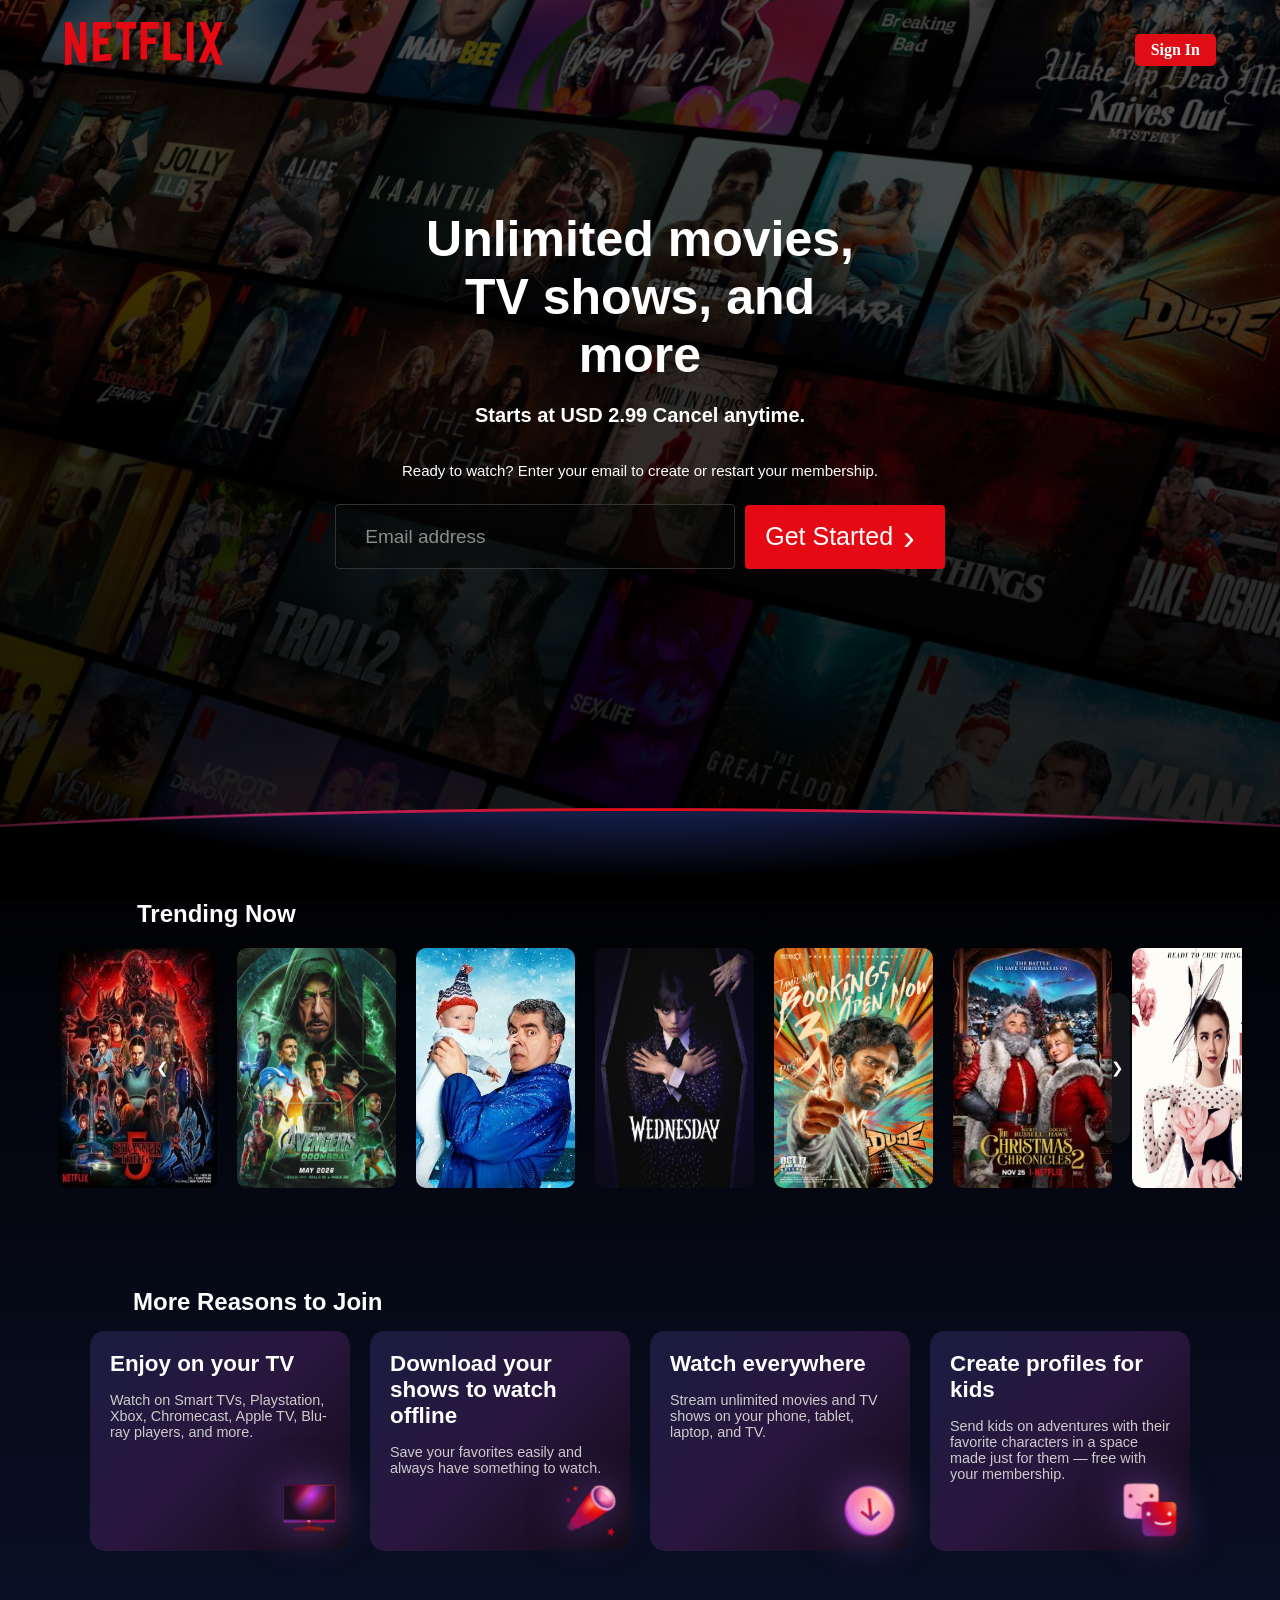
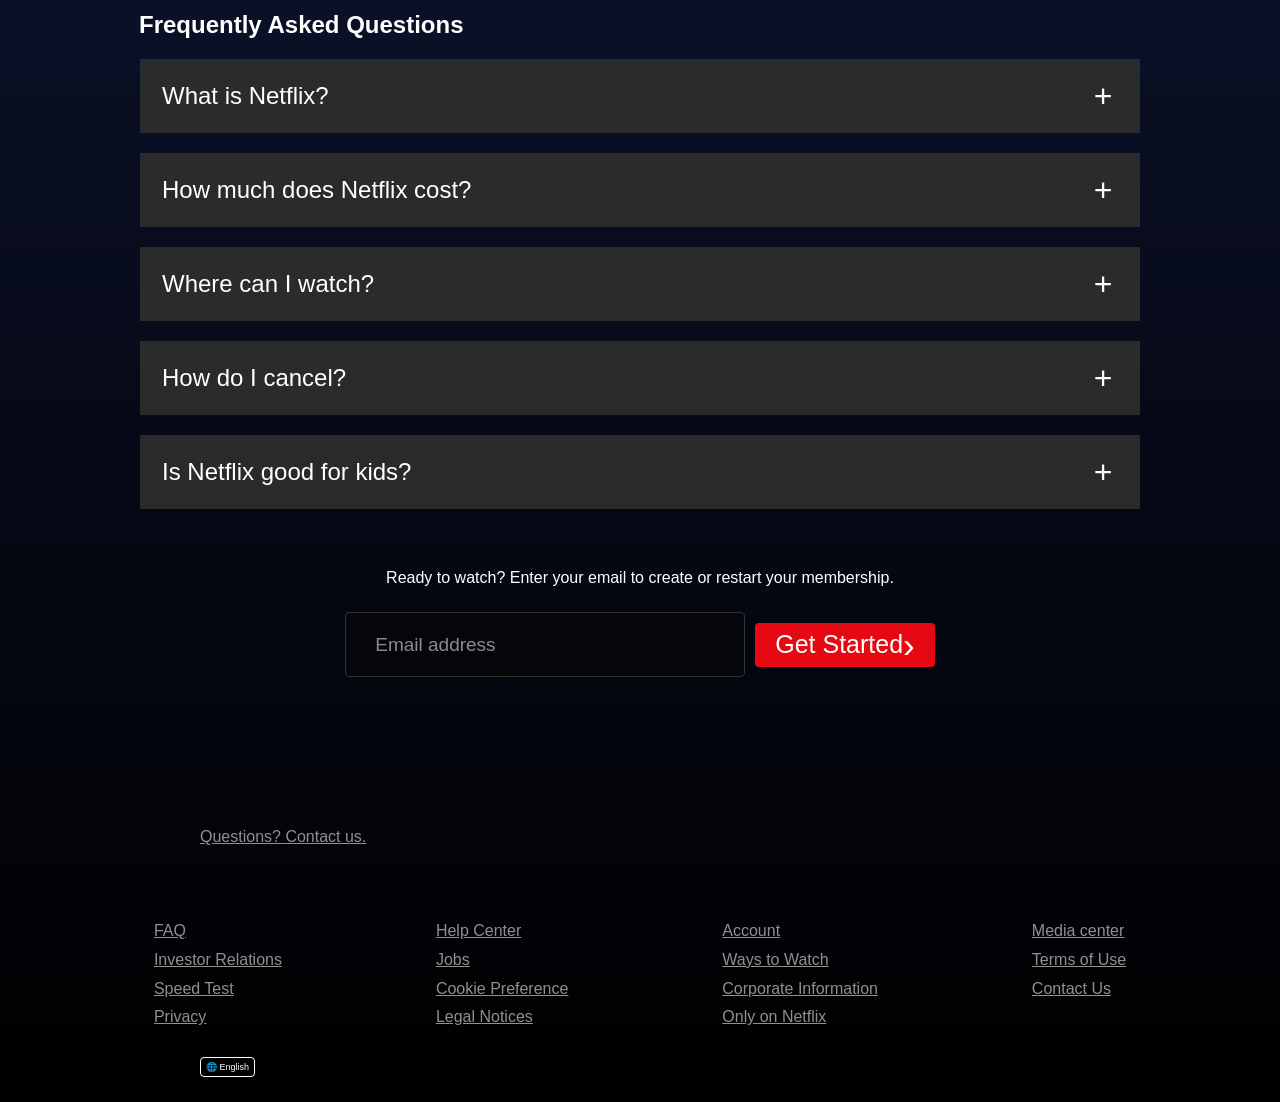
==== index.html @ 25c24bed "Add files via upload" ====
<!DOCTYPE html>
<html lang="en">

<head>
  <meta charset="UTF-8">
  <meta name="viewport" content="width=device-width, initial-scale=1.0">
  <title> Netflix Sri Lanka - Watch TV Shows Online, Watch Movies Online </title>
  <link rel="icon" href="Other Main/title_logo.png" type="image/png">
  <link rel="stylesheet" href="index.css">
  <script src="main.js"></script>
</head>

<body>
  <header class="container">
    <nav> <a class="logo" href="#"><img src="Other Main/logo.png" alt=""></a> <a class="login_btn" href="login.html">Sign
        In</a> </nav>
  </header>
  <section class="hero">
    <div class="content2">
      <p class="p1"> Unlimited movies,<br> TV shows, and <br>more </p>
      <p class="p2"> <b>Starts at USD 2.99 Cancel anytime.</b> </p>
      <p class="p3"> Ready to watch? Enter your email to create or restart your membership. </p>
      <div class="hero-form">
        <div class="input-box"> <input type="email" required /> <label>Email address</label> </div> <a class="btn"
          href="#"> Get Started <p class="symbol"> › </p> </a>
      </div>
    </div>
  </section>

  <section class="trending">
    <h1>
      Trending Now
    </h1>
    <div class="slider">
      <button class="nav2 left" id="leftBtn">&#10094;</button>

      <div class="gallery" id="gallery">

        <img src="Trnding Images/Stranger Things.png" alt="Stranger Things Season 2" onclick="openModal('overlay1')">

        <img src="Trnding Images/Avengers Doomsday.png" alt="Avengers Doomsday" onclick="openModal('overlay2')">

        <img src="Trnding Images/Man vs Baby.png" alt="Man vs Baby" onclick="openModal('overlay3')">

        <img src="Trnding Images/Wednesday.png" alt="Wednesday Season 2" onclick="openModal('overlay4')">

        <img src="Trnding Images/Dude.png" alt="Dude" onclick="openModal('overlay5')">

        <img src="Trnding Images/The Christmas Chronicles.jpg" alt="The Christmas Chronicles" onclick="openModal('overlay6')">

        <img src="Trnding Images/Emily-in-Paris.jpg" alt="Emily in Paris" onclick="openModal('overlay7')">

        <img src="Trnding Images/The Croods.png" alt="The Croods" onclick="openModal('overlay8')">


      </div>

      <button class="nav2 right" id="rightBtn">&#10095;</button>
    </div>
  </section>

  <!-- Stranger Things Overlay -->
  <div class="overlay" id="overlay1">
    <div class="modal">


      <div class="overlay_Background">

        <img src="Overlay Images/Stranger Things Season 5 Overlay.png" alt="Stranger Things Season 5">
        <span class="close" onclick="closeModal('overlay1')">×</span>
        <div class="blur-bottom"></div>
      </div>

      <div class="banner">
        <div class="content">
          <h1>STRANGER THINGS</h1>

          <div class="tags">
            <span>2025</span>
            <span>18+</span>
            <span>Show</span>
            <span>Horror</span>
            <span>Sci-Fi</span>
            <span>Dramas</span>
          </div>

          <p>
            When a young boy vanishes, a small town uncovers a mystery involving
            secret experiments, terrifying supernatural forces and one strange little girl.
          </p>

          <button class="cta">Get Started →</button>
        </div>
      </div>
    </div>
  </div>




  <!-- Avengers Doctor Doom Overlay -->
  <div class="overlay" id="overlay2">
    <div class="modal">
      <span class="close" onclick="closeModal('overlay2')">×</span>

      <div class="overlay_Background">
        <img src="Overlay Images/Dooms Day Overlay.png" alt="Avengers:DoomsDay">
        <div class="blur-bottom"></div>
      </div>

      <div class="banner">
        <div class="content">
          <h1>AVENGERS: DOOMSDAY</h1>

          <div class="tags">
            <span>2026</span>
            <span>18+</span>
            <span>Show</span>
            <span>Adventure</span>
            <span>Sci-Fi</span>
            <span>Dramas</span>
          </div>

          <p>
            Earth’s mightiest heroes face their greatest threat yet as Doctor Doom rises.
          </p>

          <button class="cta">Get Started →</button>
        </div>
      </div>
    </div>
  </div>

  <!-- Man VS Baby Overlay -->
  <div class="overlay" id="overlay3">
    <div class="modal">
      <span class="close" onclick="closeModal('overlay3')">×</span>

      <div class="overlay_Background">
        <img src="Overlay Images/Man vs Baby overlay.png" alt="Man vs Baby overlay">
        <div class="blur-bottom"></div>
      </div>

      <div class="banner">
        <div class="content">
          <h1>Man VS Baby Overlay</h1>

          <div class="tags">
            <span>2025</span>
            <span>7+</span>
            <span>Show</span>
            <span>Comedies</span>

          </div>

          <p>
            As Christmas approaches, a blundering-all-the-way dad juggles housesitting a posh London penthouse with an
            unexpected pickle: caring for a lost baby.
          </p>

          <button class="cta">Get Started →</button>
        </div>
      </div>
    </div>
  </div>


  <!-- Wednesday Season 2 Overlay -->
  <div class="overlay" id="overlay4">
    <div class="modal">
      <span class="close" onclick="closeModal('overlay4')">×</span>

      <div class="overlay_Background">
        <img src="Overlay Images/Wednesday Season 2 Overlay.png.png" alt="Wednesday Season 2 Overlay">
        <div class="blur-bottom"></div>
      </div>

      <div class="banner">
        <div class="content">
          <h1> Wednesday Season 2</h1>

          <div class="tags">
            <span>2025</span>
            <span>18+</span>
            <span>Show</span>
            <span>Comedies</span>
            <span>Fantacy</span>
            <span>Mysteries</span>
          </div>

          <p>
            Smart, sarcastic and a little dead inside, Wednesday Addams investigates twisted mysteries while making new
            friends — and foes — at Nevermore Academy.
          </p>

          <button class="cta">Get Started →</button>
        </div>
      </div>
    </div>
  </div>

  <!-- Dude Overlay -->
  <div class="overlay" id="overlay5">
    <div class="modal">
      <span class="close" onclick="closeModal('overlay5')">×</span>

      <div class="overlay_Background">
        <img src="Overlay Images/Dude Overlay.png" alt="Dude Overlay">
        <div class="blur-bottom"></div>
      </div>

      <div class="banner">
        <div class="content">
          <h1>Dude</h1>

          <div class="tags">
            <span>2025</span>
            <span>13+</span>
            <span>Movie</span>
            <span>Comedies</span>
            <span>Romance</span>
          </div>

          <p>
            Childhood friends Agan and Kural reach a crossroads when unexpected feelings and family pressure threaten to
            upend their relationship.
          </p>

          <button class="cta">Get Started →</button>
        </div>
      </div>
    </div>
  </div>

  <!-- The Christmas Chronicles -->
  <div class="overlay" id="overlay6">
    <div class="modal">
      <span class="close" onclick="closeModal('overlay6')">×</span>

      <div class="overlay_Background">
        <img src="Overlay Images/The-Christmas-Chronicles overlay.png" alt="The-Christmas-Chronicles overlay">
        <div class="blur-bottom"></div>
      </div>

      <div class="banner">
        <div class="content">
          <h1>The Christmas Chronicles</h1>

          <div class="tags">
            <span>2026</span>
            <span>PG</span>
            <span>Movie</span>
            <span>Adventure</span>
            <span>Comedy</span>
            <span>Family</span>
          </div>

          <p>
            Follow the magical adventure of two siblings who team up with Santa Claus to save Christmas, encountering
            fun, and heartwarming moments along the way.
          </p>


          <button class="cta">Get Started →</button>
        </div>
      </div>
    </div>
  </div>

  <!-- Emily in Paris Overlay -->
  <div class="overlay" id="overlay7">
    <div class="modal">
      <span class="close" onclick="closeModal('overlay7')">×</span>

      <div class="overlay_Background">
        <img src="Overlay Images/Emily in paris Season 4 Overlay.png.png" alt="Emily in paris Season 4 Overlay">
        <div class="blur-bottom"></div>
      </div>

      <div class="banner">
        <div class="content">
          <h1>Emily in paris Season 4</h1>

          <div class="tags">
            <span>2026</span>
            <span>18+</span>
            <span>Show</span>
            <span>Comedies</span>
            <span>Romance</span>
            <span>Dramas</span>
          </div>

          <p>
            New passions. New fashions. New Emily? A plucky American marketing whiz spreads her wings in life and love
            after landing her dream job in Paris.
          </p>

          <button class="cta">Get Started →</button>
        </div>
      </div>
    </div>
  </div>

  <!-- The Croods Overlay -->
  <div class="overlay" id="overlay8">
    <div class="modal">
      <span class="close" onclick="closeModal('overlay8')">×</span>

      <div class="overlay_Background">
        <img src="Overlay Images/The Croods overlay.png" alt="The Croods overlay">
        <div class="blur-bottom"></div>
      </div>

      <div class="banner">
        <div class="content">
          <h1>The Croods 2</h1>

          <div class="tags">
            <span>2026</span>
            <span>PG</span>
            <span>Movie</span>
            <span>Adventure</span>
            <span>Animation</span>
            <span>Family</span>
          </div>

          <p>
            Join the Croods family on a thrilling journey as they explore new worlds, face hilarious challenges, and
            discover the true meaning of family and courage.
          </p>


          <button class="cta">Get Started →</button>
        </div>
      </div>
    </div>
  </div>




  <section class="reasons">
    <h1>More Reasons to Join</h1>
    <div class="cards-container">
      <div class="card">
        <h2>Enjoy on your TV</h2>
        <p>Watch on Smart TVs, Playstation, Xbox, Chromecast, Apple TV, Blu-ray players, and more.</p>
        <img src="Icon Images/icon1.png" alt="TV icon" class="mockup">
      </div>

      <div class="card">
        <h2>Download your shows to watch offline</h2>
        <p>Save your favorites easily and always have something to watch.</p>
        <img src="Icon Images/icon2.png" alt="TV icon" class="mockup">
      </div>

      <div class="card">
        <h2>Watch everywhere</h2>
        <p>Stream unlimited movies and TV shows on your phone, tablet, laptop, and TV.</p>
        <img src="Icon Images/icon3.png" alt="TV icon" class="mockup">
      </div>

      <div class="card">
        <h2>Create profiles for kids</h2>
        <p>Send kids on adventures with their favorite characters in a space made just for them — free with your
          membership.</p>
        <img src="Icon Images/icon4.png" alt="TV icon" class="mockup">
      </div>
    </div>
  </section>




  <!--Frequently Asked Questions Hide-->
  <section class="content3">
    <h1>Frequently Asked Questions</h1>

    <div class="faq-item">
      <div class="bar">
        <p>What is Netflix?</p>
        <span>+</span>
      </div>
      <div class="bar_hidden">
        <p>Netflix is a streaming service that offers a wide variety of award-winning TV shows, movies, anime,
          documentaries, and more.</p>
        <p>You can watch as much as you want, whenever you want — all for one low monthly price.</p>
      </div>
    </div>

    <div class="faq-item">
      <div class="bar">
        <p>How much does Netflix cost?</p>
        <span>+</span>
      </div>
      <div class="bar_hidden">
        <p>Plans range from USD 2.99 to USD 9.99 per month.</p>
      </div>
    </div>

    <div class="faq-item">
      <div class="bar">
        <p>Where can I watch?</p>
        <span>+</span>
      </div>
      <div class="bar_hidden">
        <p>Watch anywhere on phones, tablets, laptops, Smart TVs, and more.</p>
      </div>
    </div>

    <div class="faq-item">
      <div class="bar">
        <p>How do I cancel?</p>
        <span>+</span>
      </div>
      <div class="bar_hidden">
        <p>You can cancel anytime online with no fees.</p>
      </div>
    </div>

    <div class="faq-item">
      <div class="bar">
        <p>Is Netflix good for kids?</p>
        <span>+</span>
      </div>
      <div class="bar_hidden">
        <p>Netflix Kids includes parental controls and child-friendly content.</p>
      </div>
    </div>

  </section>

  <footer>
    <p class="p1">Ready to watch? Enter your email to create or restart your membership.</p>
    <div class="hero-form">
      <div class="input-box"> <input type="email" required /> <label>Email address</label> </div> <a class="btn"
        href="#"> Get Started <p class="symbol"> › </p> </a>
    </div>
    <a href="#" class="a1">Questions? Contact us.</a>
    
    <div class="content4">
      <div class="block1">
        <a href="#">FAQ</a><br>
        <a href="#">Investor Relations</a><br>
        <a href="#">Speed Test</a><br>
        <a href="#">Privacy</a><br>
      </div>

      <div class="block2">
        <a href="#">Help Center</a><br>
        <a href="#">Jobs</a><br>
        <a href="#">Cookie Preference</a><br>
        <a href="#">Legal Notices</a><br>
      </div>

      <div class="block3">
        <a href="#">Account</a><br>
        <a href="#">Ways to Watch</a><br>
        <a href="#">Corporate Information</a><br>
        <a href="#">Only on Netflix</a><br>
      </div>

      <div class="block4">
        <a href="#">Media center</a><br>
        <a href="#">Terms of Use</a><br>
        <a href="#">Contact Us</a><br>
      </div>
    </div>

    <div class="language-selector">
  <button class="lang-btn">🌐 English</button>

  <ul class="lang-menu">
    <li data-lang="en">English</li>
    <li data-lang="si">සිංහල</li>
    <li data-lang="ta">தமிழ்</li>
  </ul>
</div>

  </footer>













  <script>
    const gallery = document.getElementById("gallery");
    const leftBtn = document.getElementById("leftBtn");
    const rightBtn = document.getElementById("rightBtn");

    function updateButtons() {
      // show left button only if scrolled
      leftBtn.style.display = gallery.scrollLeft > 0 ? "block" : "none";

      // hide right button if end reached
      if (gallery.scrollLeft + gallery.clientWidth >= gallery.scrollWidth) {
        rightBtn.style.display = "none";
      } else {
        rightBtn.style.display = "block";
      }
    }

    rightBtn.addEventListener("click", () => {
      gallery.scrollLeft += gallery.offsetWidth / 4;
      setTimeout(updateButtons, 300);
    });

    leftBtn.addEventListener("click", () => {
      gallery.scrollLeft -= gallery.offsetWidth / 4;
      setTimeout(updateButtons, 300);
    });


    //Overlay 
    function openModal(id) {
      document.getElementById(id).style.display = "flex";
      document.querySelector(".nav2.left").style.display = "none";
      document.querySelector(".nav2.right").style.display = "none";
    }

    function closeModal(id) {
      document.getElementById(id).style.display = "none";
      document.querySelector(".nav2.left").style.display = "block";
      document.querySelector(".nav2.right").style.display = "block";
    }


    document.querySelectorAll(".bar").forEach(bar => {
      bar.addEventListener("click", () => {
        const answer = bar.nextElementSibling;
        const icon = bar.querySelector("span");

        const isOpen = answer.style.display === "block";

        // Close all
        document.querySelectorAll(".bar_hidden").forEach(b => b.style.display = "none");
        document.querySelectorAll(".bar span").forEach(s => s.textContent = "+");

        // Open current
        if (!isOpen) {
          answer.style.display = "block";
          icon.textContent = "×";
        }
      });
    });

    function openModal(id) {
      document.body.style.overflow = "hidden";
      document.getElementById(id).style.display = "flex";
    }

    function closeModal(id) {
      document.body.style.overflow = "auto";
      document.getElementById(id).style.display = "none";
    }

    const selector = document.querySelector(".language-selector");
const button = document.querySelector(".lang-btn");
const items = document.querySelectorAll(".lang-menu li");

button.addEventListener("click", () => {
  selector.classList.toggle("active");
});

items.forEach(item => {
  item.addEventListener("click", () => {
    const lang = item.dataset.lang;
    button.textContent = "🌐 " + item.textContent;
    selector.classList.remove("active");

    // Example action
    console.log("Language selected:", lang);
  });
});

// Close when clicking outside
document.addEventListener("click", (e) => {
  if (!selector.contains(e.target)) {
    selector.classList.remove("active");
  }
}); 


  </script>










































</body>

</html>
---- index.css ----
* {
    margin: 0;
    padding: 0;
    box-sizing: border-box;
    
}
body{
    background: linear-gradient(180deg, 
    #000000 30%, 
    #0a1026 60%, 
    #000000 100%);
}
header {
    height: 100px;
    position: absolute;
    display: flex;
    align-items: center;
    width: 100%;
    top: 0;
    left: 0;
    right: 0;
    z-index: 11;
    justify-content: space-between;
    padding: 5px 5vw;
}

.container nav {
    display: flex;
    align-items: center;
    justify-content: space-between;
    width: 100%;
}

.logo img {
    width: 10rem;
}

header nav .login_btn {
    background: rgb(224, 12, 22);
    height: 2rem;
    padding: 1rem;
    display: inline-flex;
    align-items: center;
    justify-content: center;
    flex-shrink: 0;
    color: #ffffff;
    font-weight: 600;
    border-radius: 0.3rem;
    text-align: left;
    text-decoration: none;
}

header nav .login_btn:hover {
    background-color: #9a070e;
    transition: cubic-bezier(0.075, 0.82, 0.165, 1);
}

.hero {
    background-image: url(Other\ Main/Background_photo.png);
    position: relative;
    height: 100vh;
    background-size: cover;
    background-position: center;
    width: 100%;
}

.content2 {
    padding-top: 200px;
    text-align: center;
}

.content2 p {
    color: #fff;
    font-family: sans-serif;
    padding: 10px;
}

.content2 .p1 {
    font-size: 50px;
    font-weight: 900;
}

.content2 .p2 {
    padding-bottom: 25px;
    font-size: 20px;
}

.content2 .p3 {
    font-weight: lighter;
    font-size: 15px;
}

.hero-form {
    display: flex;
    align-items: center;
    gap: 10px;
    width: fit-content;
    margin: 80px auto;
    margin-top: 15px;
}

/* input box */
.input-box {
    position: relative;
    width: 400px;
}

.input-box input {
    width: 100%;
    padding: 30px 15px 15px;
    background: #07070784;
    border: 1px solid #333;
    color: #fff;
    font-size: 16px;
    border-radius: 4px;
    outline: none;
    font-weight: 500;
}

.input-box label {
    position: absolute;
    top: 50%;
    left: 30px;
    color: #8c8c8c;
    transform: translateY(-50%);
    pointer-events: none;
    transition: 0.2s ease;
    font-size: 19px;
    font-family: Arial, Helvetica, sans-serif;
}

/* floating effect */
.input-box input:focus+label,
.input-box input:valid+label {
    top: 8px;
    font-size: 15px;
}

.btn {
    background: #e50914;
    color: #fff;
    font-size: 25px;
    padding: 2px 20px;
    border: none;
    border-radius: 4px;
    cursor: pointer;
    display: flex;
    align-items: center;
    text-decoration: none;
    font-family: Arial, Helvetica, sans-serif;
}

.btn:hover {
    background: #f6121d;
}

.symbol {
    font-size: 35px;
    text-transform: uppercase;
    text-align: center;
    justify-content: center;
    font-weight: lighter;
}



.trending h1 {
    padding: 0px 150px 0 137px;
    color: #fff;
    font-family: 'Gill Sans', 'Gill Sans MT', Calibri, 'Trebuchet MS', sans-serif;
}

#gallery img {
    width: 8rem;
    height: 15rem;
}

.slider {
    position: relative;
    display: flex;
    justify-content: center;
    /* 👈 center gallery */
    align-items: center;
}

.gallery {
    display: flex;
    gap: 20px;
    overflow-x: auto;
    scrollbar-width: none;
    padding: 20px;
    justify-content: flex-start;
    /* ✅ MUST be this */
}

.gallery::-webkit-scrollbar {
    display: none;
    /* Chrome / Safari */
}

.gallery img {
    flex: 0 0 13.66%;
    /* 100 / 6 */
    border-radius: 10px;
    transition: transform 0.3s ease-in-out;
}

.gallery img:hover {
    transform: scale(1.1);
    border-radius: 10px;
    box-shadow: 0 4px 8px rgba(70, 28, 186, 0.693);
}

.nav2 {
    position: absolute;
    top: 50%;
    transform: translateY(-50%);
    background: rgba(60, 60, 60, 0.327);
    color: rgb(255, 255, 255);
    border: none;
    height: 150px;
    font-size: 15px;
    width: 25px;
    cursor: pointer;
    z-index: 10;
    font-weight: 10px;
    border-radius: 30px;
}

.left {
    left: 150px;
}

.right {
    right: 150px;
}


/* Overlay */

.overlay {
    position: fixed;
    inset: 0;
    background: rgba(0, 0, 0, 0.685);
    display: none;
    justify-content: center;
    align-items: center;
    z-index: 1000;
}

.modal {
    width: 501.75px;
    height: 480px;
    border-radius: 14px;
    overflow: hidden;
    display: flex;
    flex-direction: column;
    position: relative;
}

.overlay_Background {
    position: relative;
    width: 100%;
    height: 100%;
    overflow: hidden;
}

.overlay_Background img {
    width: 100%;
    height: 60%;
    object-fit: contain;
    /* FULL IMAGE */
    object-position: center;
}

.banner1 {
    height: 45%;
    background: #111;
    color: white;
    padding: 50px;
}

.content {
    position: absolute;
    bottom: 40px;
    left: 40px;
    max-width: 450px;
    color: #fff;
    top: 280px;

}

.content h1 {
    font-size: 35px;
    margin-bottom: 12px;
    letter-spacing: 1px;
}

.tags span {
    background: #2a2a2a;
    padding: 5px 10px;
    margin-right: 6px;
    border-radius: 6px;
    font-size: 12px;
}

.content p {
    margin: 18px 0;
    font-size: 14px;
    line-height: 1.6;
}

.cta {
    background: #e50914;
    border: none;
    padding: 12px 24px;
    color: white;
    font-size: 14px;
    border-radius: 6px;
    cursor: pointer;
}

.close {
    position: absolute;
    top: 15px;
    right: 20px;
    font-size: 26px;
    color: white;
    cursor: pointer;
    z-index: 10;
    width: 30px;
    /* width smaller than height */
    height: 30px;
    /* taller vertically */
    display: flex;
    align-items: center;
    justify-content: center;
    border-radius: 20px;
    /* smooth vertical edges */
    transition: all 0.2s ease;
}

.close:hover {
    background-color: rgba(255, 255, 255, 0.414);
    color: rgb(255, 255, 255);
    transform: scale(1.05);
}

/* BLUR BOTTOM */
.blur-bottom {
    position: absolute;
    bottom: -2px;
    /* ⬅ overlap */
    left: 0;
    width: 100%;
    height: 35%;
    backdrop-filter: blur(12px);
    -webkit-backdrop-filter: blur(12px);
    background: linear-gradient(to bottom,
            rgba(16, 38, 4, 0) 0%,
            rgba(16, 38, 4, 0.4) 60%,
            rgba(16, 38, 4, 0.85) 100%);
    pointer-events: none;
}
.reasons {
    
    padding: 50px 20px;
    color: #fff;
}

.reasons h1 {
    padding: 30px 150px 15px 113px;
    color: #fff;
    font-family: 'Gill Sans', 'Gill Sans MT', Calibri, 'Trebuchet MS', sans-serif;
}

.cards-container {
    display: flex;
    justify-content: center;
    flex-wrap: wrap;   /* allows wrapping on smaller screens */
    gap: 20px;
    max-width: 1200px;
    margin: 0 auto;
}

.card {
    background: linear-gradient(135deg,
     rgb(25, 29, 64) 0%, 
     rgb(42, 22, 63) 50%, 
     rgb(14, 10, 18) 100%);
    min-height: 220px;
    width: 260px;
    border-radius: 15px;
    position: relative;
    padding: 15px;
    box-sizing: border-box;
}

.card h2 {
    font-family: Arial, Helvetica, sans-serif;
    color: #fff;
    padding: 5px 5px 0 ;
    font-size: 1.4rem;
}

.card p {
    color: #ccc;
    font-family: Arial, Helvetica, sans-serif;
    font-size: 0.9rem;
    padding: 15px 5px;
}

.mockup {
    position: absolute;
    right: 10px;
    bottom: 10px;
    max-width: 60px;
    max-height: 60px;
    filter: drop-shadow(0 0 20px rgba(115, 63, 158, 0.8));
}

.plus-btn {
  font-size: 22px;
  padding: 10px 16px;
  cursor: pointer;
}

/* PANEL */
.info-panel {
  position: fixed;
  top: 0;
  left: 0;
  width: 100%;
  background: #2f2f2f;
  color: white;
  transform: translateY(-100%);
  transition: transform 0.4s ease;
  z-index: 1000;
}

/* SHOW PANEL */
.info-panel.active {
  transform: translateY(0);
}

/* HEADER */
.info-header {
  display: flex;
  justify-content: space-between;
  align-items: center;
  padding: 20px;
  border-bottom: 1px solid #444;
}

.close-btn {
  font-size: 26px;
  background: none;
  border: none;
  color: white;
  cursor: pointer;
}

/* CONTENT */
.info-content {
  padding: 20px;
  line-height: 1.6;
}

.content3{
    
    font-family: Arial, Helvetica, sans-serif;
    color: white;
}

.content3 h1{
    padding: 10px 139px;
    font-family: 'Gill Sans', 'Gill Sans MT', Calibri, 'Trebuchet MS', sans-serif;
}

.faq-item {
    padding:10px 140px ;
    font-family: Arial, Helvetica, sans-serif;
}

.bar {
    background: #2d2d2df3;
    padding: 22px;
    display: flex;
    justify-content: space-between;
    align-items: center;
    cursor: pointer;
    font-size: 1.5rem;
}

.bar span {
    font-size: 2rem;
    color: white;
    cursor: pointer;
    z-index: 10;
    width: 30px;
    height: 30px;
    display: flex;
    align-items: center;
    justify-content: center;
    border-radius: 20px;
    transition: all 0.2s ease;
}
.bar span:hover{
    background-color: rgba(255, 255, 255, 0.414);
    color: rgb(255, 255, 255);
    /* optional */
    transform: scale(1.05);
}

.bar_hidden {
    background: #2d2d2d;
    padding: 20px;
    display: none;
    border-top: 1px solid #000;
    font-size: 1.4rem;
}

.bar_hidden p {
    margin-bottom: 10px;
}

footer{
    font-family: Arial, Helvetica, sans-serif;
    color: white;
}

.content4{
    display: flex;
    justify-content:space-evenly;
    line-height: 1.8;
}

footer a{
    color: #928f8f;
}

footer .p1{
    text-align: center;
    padding: 50px 0 10px ;
}

footer .a1{
    padding: 200px;
    line-height: 10;
}


.language-selector {
  position: relative;
  display: inline-block;
}

.lang-btn {
  background: transparent;
  border: 1px solid #fff;
  color: #fff;
  padding: 4px 5px;
  cursor: pointer;
  font-size: 9px;
  border-radius: 4px;
  margin: 25px 200px;
}

.lang-menu {
  list-style: none;
  position: absolute;
  right: 0;
  top: 110%;
  background: #000;
  border: 1px solid #333;
  display: none;
  min-width: 120px;
  z-index: 1000;
}

.lang-menu li {
  padding: 0px;
  color: #fff;
  cursor: pointer;
}

.lang-menu li:hover {
  background: #222;
}

/* Show menu */
.language-selector.active .lang-menu {
  display: block;
}
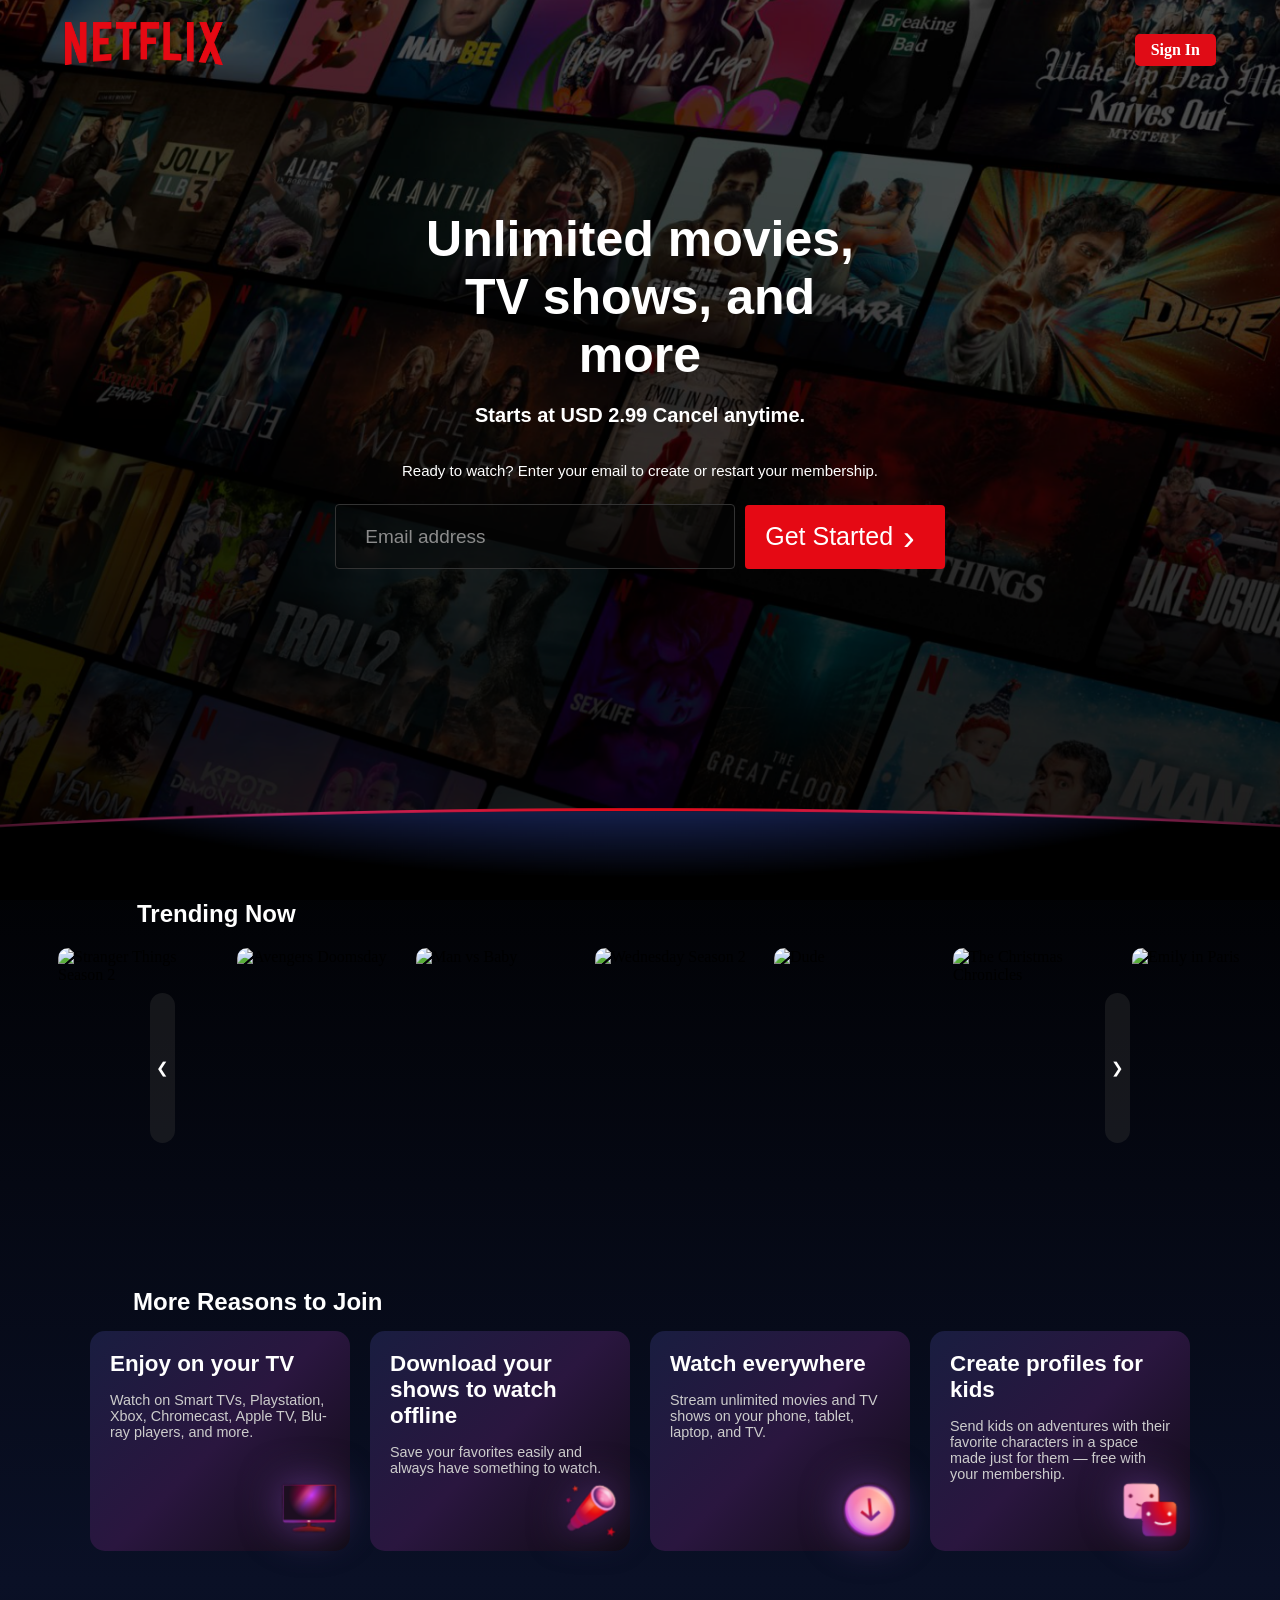
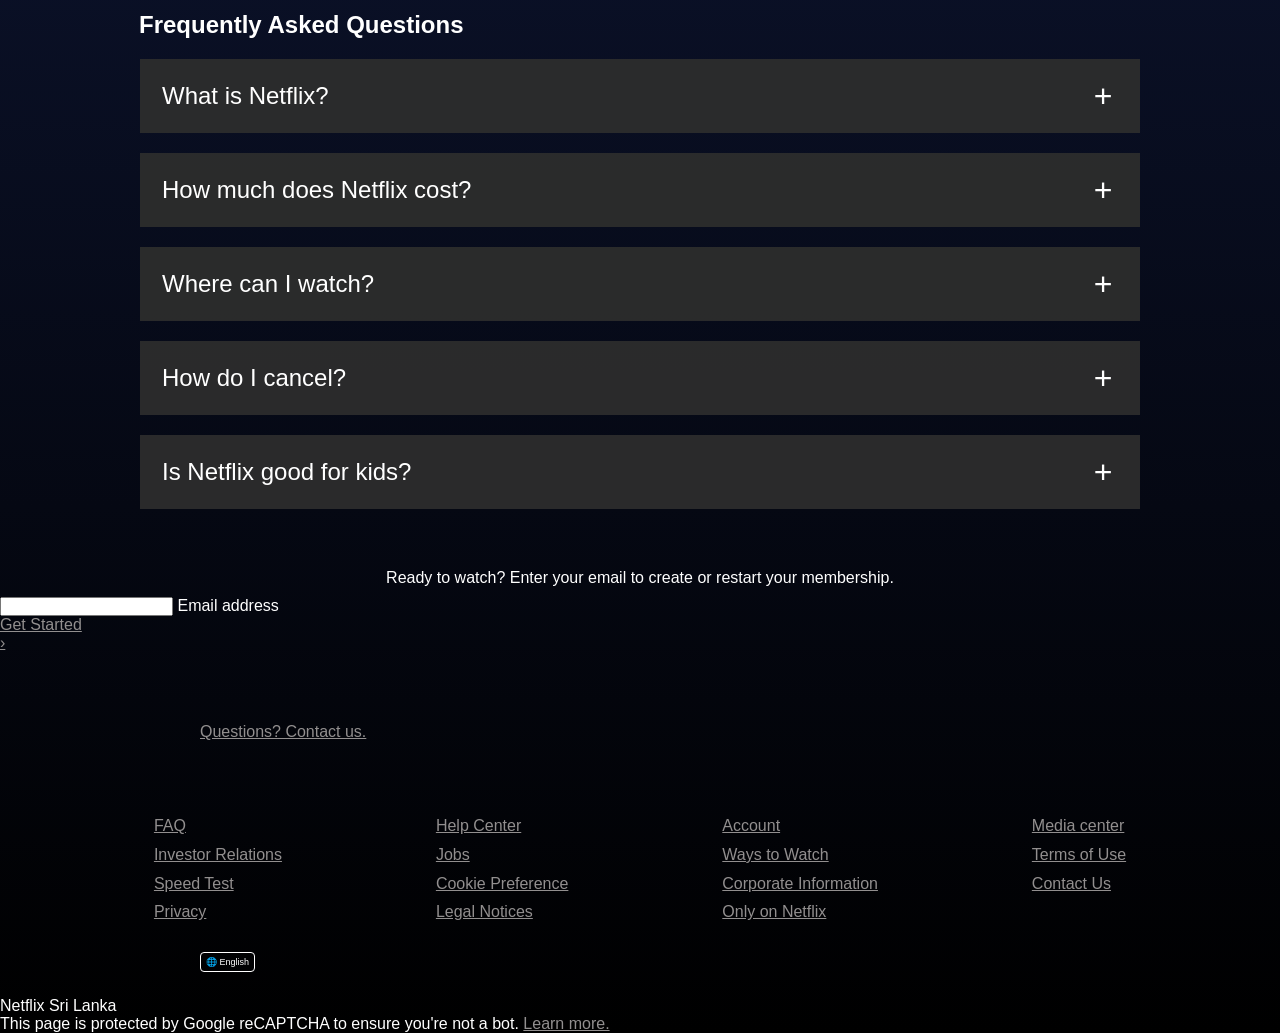
==== commit 6bc759c2: "Update index.html" ====
--- a/index.html
+++ b/index.html
@@ -12,7 +12,8 @@
 
 <body>
   <header class="container">
-    <nav> <a class="logo" href="#"><img src="Other Main/logo.png" alt=""></a> <a class="login_btn" href="login.html">Sign
+    <nav> <a class="logo" href="#"><img src="Other Main/logo.png" alt=""></a> <a class="login_btn"
+        href="login.html">Sign
         In</a> </nav>
   </header>
   <section class="hero">
@@ -36,21 +37,22 @@
 
       <div class="gallery" id="gallery">
 
-        <img src="Trnding Images/Stranger Things.png" alt="Stranger Things Season 2" onclick="openModal('overlay1')">
-
-        <img src="Trnding Images/Avengers Doomsday.png" alt="Avengers Doomsday" onclick="openModal('overlay2')">
-
-        <img src="Trnding Images/Man vs Baby.png" alt="Man vs Baby" onclick="openModal('overlay3')">
-
-        <img src="Trnding Images/Wednesday.png" alt="Wednesday Season 2" onclick="openModal('overlay4')">
-
-        <img src="Trnding Images/Dude.png" alt="Dude" onclick="openModal('overlay5')">
-
-        <img src="Trnding Images/The Christmas Chronicles.jpg" alt="The Christmas Chronicles" onclick="openModal('overlay6')">
-
-        <img src="Trnding Images/Emily-in-Paris.jpg" alt="Emily in Paris" onclick="openModal('overlay7')">
-
-        <img src="Trnding Images/The Croods.png" alt="The Croods" onclick="openModal('overlay8')">
+        <img src="Trending Images/Stranger Things.png" alt="Stranger Things Season 2" onclick="openModal('overlay1')">
+
+        <img src="Trending Images/Avengers Doomsday.png" alt="Avengers Doomsday" onclick="openModal('overlay2')">
+
+        <img src="Trending Images/Man vs Baby.png" alt="Man vs Baby" onclick="openModal('overlay3')">
+
+        <img src="Trending Images/Wednesday.png" alt="Wednesday Season 2" onclick="openModal('overlay4')">
+
+        <img src="Trending Images/Dude.png" alt="Dude" onclick="openModal('overlay5')">
+
+        <img src="Trending Images/The Christmas Chronicles.jpg" alt="The Christmas Chronicles"
+          onclick="openModal('overlay6')">
+
+        <img src="Trending Images/Emily-in-Paris.jpg" alt="Emily in Paris" onclick="openModal('overlay7')">
+
+        <img src="Trending Images/The Croods.png" alt="The Croods" onclick="openModal('overlay8')">
 
 
       </div>
@@ -68,10 +70,10 @@
 
         <img src="Overlay Images/Stranger Things Season 5 Overlay.png" alt="Stranger Things Season 5">
         <span class="close" onclick="closeModal('overlay1')">×</span>
-        <div class="blur-bottom"></div>
-      </div>
-
-      <div class="banner">
+
+      </div>
+
+      <div class="banner1">
         <div class="content">
           <h1>STRANGER THINGS</h1>
 
@@ -105,10 +107,10 @@
 
       <div class="overlay_Background">
         <img src="Overlay Images/Dooms Day Overlay.png" alt="Avengers:DoomsDay">
-        <div class="blur-bottom"></div>
-      </div>
-
-      <div class="banner">
+        <div class="blur-bottom2"></div>
+      </div>
+
+      <div class="banner2">
         <div class="content">
           <h1>AVENGERS: DOOMSDAY</h1>
 
@@ -138,10 +140,10 @@
 
       <div class="overlay_Background">
         <img src="Overlay Images/Man vs Baby overlay.png" alt="Man vs Baby overlay">
-        <div class="blur-bottom"></div>
-      </div>
-
-      <div class="banner">
+        <div class="blur-bottom3"></div>
+      </div>
+
+      <div class="banner3">
         <div class="content">
           <h1>Man VS Baby Overlay</h1>
 
@@ -171,11 +173,11 @@
       <span class="close" onclick="closeModal('overlay4')">×</span>
 
       <div class="overlay_Background">
-        <img src="Overlay Images/Wednesday Season 2 Overlay.png.png" alt="Wednesday Season 2 Overlay">
-        <div class="blur-bottom"></div>
-      </div>
-
-      <div class="banner">
+        <img src="Overlay Images/Wednesday Season 2 Overlay.png" alt="Wednesday Season 2 Overlay">
+        <div class="blur-bottom4"></div>
+      </div>
+
+      <div class="banner4">
         <div class="content">
           <h1> Wednesday Season 2</h1>
 
@@ -190,7 +192,7 @@
 
           <p>
             Smart, sarcastic and a little dead inside, Wednesday Addams investigates twisted mysteries while making new
-            friends — and foes — at Nevermore Academy.
+            friends and foes at Nevermore Academy.
           </p>
 
           <button class="cta">Get Started →</button>
@@ -206,10 +208,10 @@
 
       <div class="overlay_Background">
         <img src="Overlay Images/Dude Overlay.png" alt="Dude Overlay">
-        <div class="blur-bottom"></div>
-      </div>
-
-      <div class="banner">
+        <div class="blur-bottom5"></div>
+      </div>
+
+      <div class="banner5">
         <div class="content">
           <h1>Dude</h1>
 
@@ -239,10 +241,10 @@
 
       <div class="overlay_Background">
         <img src="Overlay Images/The-Christmas-Chronicles overlay.png" alt="The-Christmas-Chronicles overlay">
-        <div class="blur-bottom"></div>
-      </div>
-
-      <div class="banner">
+        <div class="blur-bottom6"></div>
+      </div>
+
+      <div class="banner6">
         <div class="content">
           <h1>The Christmas Chronicles</h1>
 
@@ -273,11 +275,11 @@
       <span class="close" onclick="closeModal('overlay7')">×</span>
 
       <div class="overlay_Background">
-        <img src="Overlay Images/Emily in paris Season 4 Overlay.png.png" alt="Emily in paris Season 4 Overlay">
-        <div class="blur-bottom"></div>
-      </div>
-
-      <div class="banner">
+        <img src="Overlay Images/Emily in paris Season 4 Overlay.png" alt="Emily in paris Season 4 Overlay">
+        <div class="blur-bottom7"></div>
+      </div>
+
+      <div class="banner7">
         <div class="content">
           <h1>Emily in paris Season 4</h1>
 
@@ -308,10 +310,10 @@
 
       <div class="overlay_Background">
         <img src="Overlay Images/The Croods overlay.png" alt="The Croods overlay">
-        <div class="blur-bottom"></div>
-      </div>
-
-      <div class="banner">
+        <div class="blur-bottom8"></div>
+      </div>
+
+      <div class="banner8">
         <div class="content">
           <h1>The Croods 2</h1>
 
@@ -424,7 +426,9 @@
         <span>+</span>
       </div>
       <div class="bar_hidden">
-        <p>Netflix Kids includes parental controls and child-friendly content.</p>
+        <p>
+          Netflix Kids includes parental controls and child-friendly content.
+        </p>
       </div>
     </div>
 
@@ -432,12 +436,16 @@
 
   <footer>
     <p class="p1">Ready to watch? Enter your email to create or restart your membership.</p>
-    <div class="hero-form">
-      <div class="input-box"> <input type="email" required /> <label>Email address</label> </div> <a class="btn"
-        href="#"> Get Started <p class="symbol"> › </p> </a>
-    </div>
+    <div class="footer-form">
+      <div class="input-box2">
+        <input type="email" required /> <label>Email address</label>
+      </div>
+      <a class="btn2" href="#"> Get Started <p class="symbol2"> › </p>
+      </a>
+    </div>
+
     <a href="#" class="a1">Questions? Contact us.</a>
-    
+
     <div class="content4">
       <div class="block1">
         <a href="#">FAQ</a><br>
@@ -468,30 +476,25 @@
     </div>
 
     <div class="language-selector">
-  <button class="lang-btn">🌐 English</button>
-
-  <ul class="lang-menu">
-    <li data-lang="en">English</li>
-    <li data-lang="si">සිංහල</li>
-    <li data-lang="ta">தமிழ்</li>
-  </ul>
-</div>
+      <button class="lang-btn">🌐 English</button>
+      <ul class="lang-menu">
+        <li data-lang="en">English</li>
+      </ul>
+    </div>
+
+    <div class="last">
+      <p>
+        Netflix Sri Lanka
+      </p>
+      <p>This page is protected by Google reCAPTCHA to ensure you're not a bot. <a href="#">Learn more.</a></p>
+    </div>
 
   </footer>
 
 
 
-
-
-
-
-
-
-
-
-
-
   <script>
+
     const gallery = document.getElementById("gallery");
     const leftBtn = document.getElementById("leftBtn");
     const rightBtn = document.getElementById("rightBtn");
@@ -563,75 +566,34 @@
     }
 
     const selector = document.querySelector(".language-selector");
-const button = document.querySelector(".lang-btn");
-const items = document.querySelectorAll(".lang-menu li");
-
-button.addEventListener("click", () => {
-  selector.classList.toggle("active");
-});
-
-items.forEach(item => {
-  item.addEventListener("click", () => {
-    const lang = item.dataset.lang;
-    button.textContent = "🌐 " + item.textContent;
-    selector.classList.remove("active");
-
-    // Example action
-    console.log("Language selected:", lang);
-  });
-});
-
-// Close when clicking outside
-document.addEventListener("click", (e) => {
-  if (!selector.contains(e.target)) {
-    selector.classList.remove("active");
-  }
-}); 
+    const button = document.querySelector(".lang-btn");
+    const items = document.querySelectorAll(".lang-menu li");
+
+    button.addEventListener("click", () => {
+      selector.classList.toggle("active");
+    });
+
+    items.forEach(item => {
+      item.addEventListener("click", () => {
+        const lang = item.dataset.lang;
+        button.textContent = "🌐 " + item.textContent;
+        selector.classList.remove("active");
+
+        // Example action
+        console.log("Language selected:", lang);
+      });
+    });
+
+    // Close when clicking outside
+    document.addEventListener("click", (e) => {
+      if (!selector.contains(e.target)) {
+        selector.classList.remove("active");
+      }
+    });
 
 
   </script>
 
-
-
-
-
-
-
-
-
-
-
-
-
-
-
-
-
-
-
-
-
-
-
-
-
-
-
-
-
-
-
-
-
-
-
-
-
-
-
-
-
-
 </body>
 
-</html>+</html>
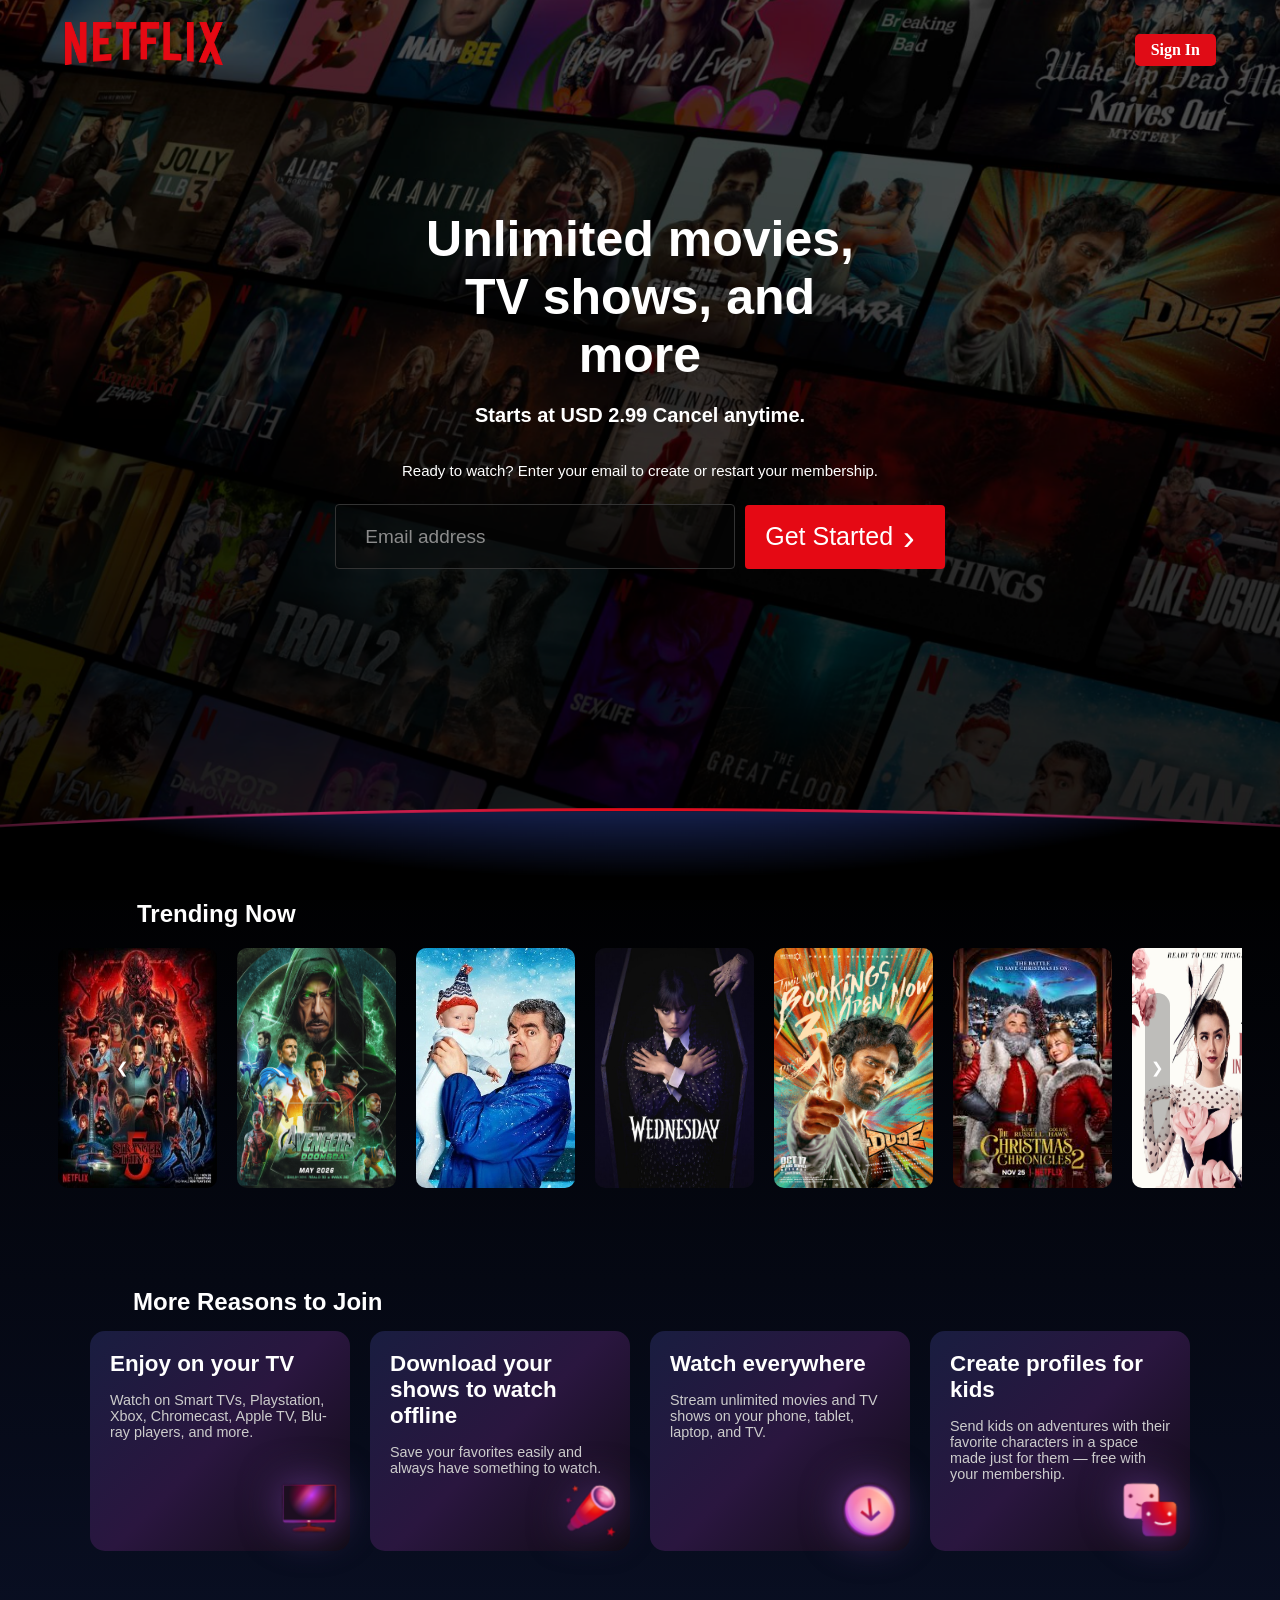
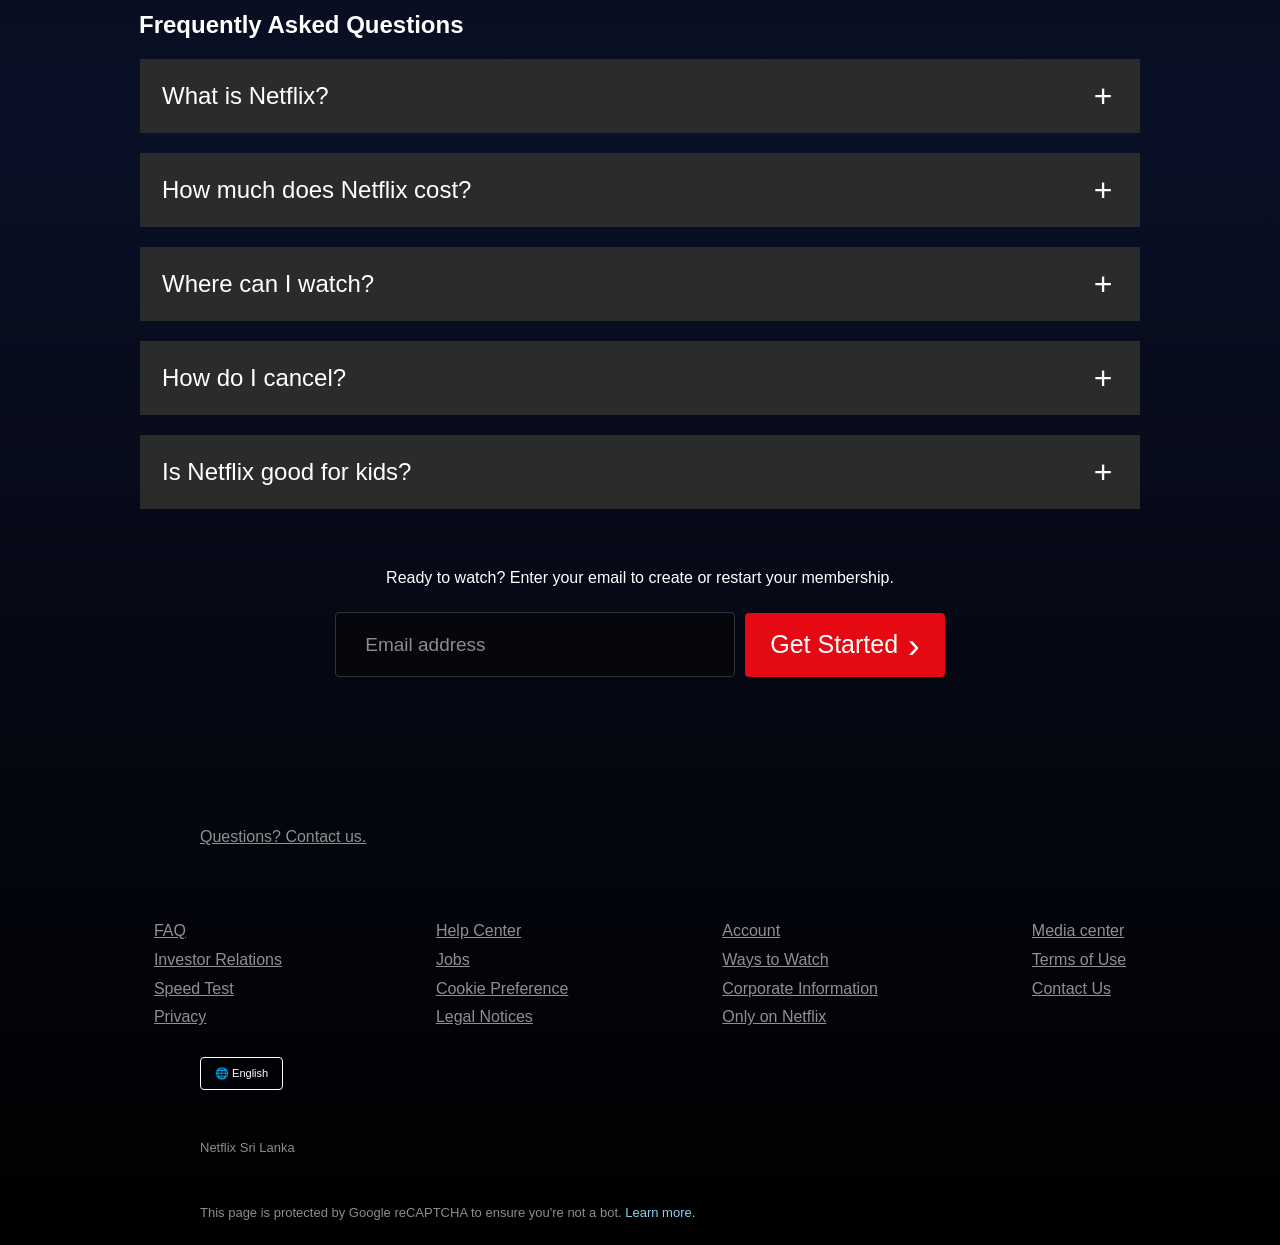
==== commit db2c29ff: "Update index.html Some updates in the footer" ====
--- a/index.html
+++ b/index.html
@@ -7,7 +7,6 @@
   <title> Netflix Sri Lanka - Watch TV Shows Online, Watch Movies Online </title>
   <link rel="icon" href="Other Main/title_logo.png" type="image/png">
   <link rel="stylesheet" href="index.css">
-  <script src="main.js"></script>
 </head>
 
 <body>
@@ -22,8 +21,10 @@
       <p class="p2"> <b>Starts at USD 2.99 Cancel anytime.</b> </p>
       <p class="p3"> Ready to watch? Enter your email to create or restart your membership. </p>
       <div class="hero-form">
-        <div class="input-box"> <input type="email" required /> <label>Email address</label> </div> <a class="btn"
-          href="#"> Get Started <p class="symbol"> › </p> </a>
+        <div class="input-box">
+          <input type="email" required /> <label>Email address</label>
+        </div>
+        <a class="btn" href="#"> Get Started <p class="symbol"> › </p> </a>
       </div>
     </div>
   </section>
@@ -486,10 +487,20 @@
       <p>
         Netflix Sri Lanka
       </p>
-      <p>This page is protected by Google reCAPTCHA to ensure you're not a bot. <a href="#">Learn more.</a></p>
-    </div>
+      <p>This page is protected by Google reCAPTCHA to ensure you're not a bot. <a class="a-notice" id="a-notice">Learn more.</a></p>
+    </div>
+    
+  <div class="hidden_msg" id="hidden_msg">
+    The information collected by Google reCAPTCHA is subject to the Google <a
+      href="https://policies.google.com/privacy">Privacy Policy</a> and <a
+      href="https://policies.google.com/terms">Terms of Service</a>, and is used for providing,
+    maintaining, and improving the reCAPTCHA service and for general security purposes (it is not used
+    for personalized advertising by Google).
+  </div>
 
   </footer>
+
+
 
 
 
@@ -591,6 +602,18 @@
       }
     });
 
+    const a_notice = document.getElementById("a-notice");
+    const hiddenContent = document.getElementById("hidden_msg");
+
+    a_notice.addEventListener("click", function () {
+      if (hiddenContent.style.display === "none") {
+        hiddenContent.style.display = "block";
+        a_notice.textContent = "";
+      } else {
+        hiddenContent.style.display = "none";
+      }
+    });
+
 
   </script>
 
--- a/index.css
+++ b/index.css
@@ -2,14 +2,16 @@
     margin: 0;
     padding: 0;
     box-sizing: border-box;
-    
-}
-body{
-    background: linear-gradient(180deg, 
-    #000000 30%, 
-    #0a1026 60%, 
-    #000000 100%);
-}
+
+}
+
+body {
+    background: linear-gradient(180deg,
+            #000000 30%,
+            #0a1026 60%,
+            #000000 100%);
+}
+
 header {
     height: 100px;
     position: absolute;
@@ -161,8 +163,6 @@
     justify-content: center;
     font-weight: lighter;
 }
-
-
 
 .trending h1 {
     padding: 0px 150px 0 137px;
@@ -228,11 +228,11 @@
 }
 
 .left {
-    left: 150px;
+    left: 110px;
 }
 
 .right {
-    right: 150px;
+    right: 110px;
 }
 
 
@@ -250,12 +250,13 @@
 
 .modal {
     width: 501.75px;
-    height: 480px;
+    height: 510px;
     border-radius: 14px;
     overflow: hidden;
     display: flex;
     flex-direction: column;
     position: relative;
+    color: #fff;
 }
 
 .overlay_Background {
@@ -267,16 +268,81 @@
 
 .overlay_Background img {
     width: 100%;
-    height: 60%;
+    height: 100%;
     object-fit: contain;
     /* FULL IMAGE */
     object-position: center;
 }
 
 .banner1 {
-    height: 45%;
-    background: #111;
-    color: white;
+    height: 70%;
+    background: linear-gradient(135deg,
+            rgb(64, 33, 25) 0%,
+            rgb(106, 31, 31) 50%,
+            rgb(14, 10, 18) 100%);
+    padding: 50px;
+}
+
+.banner2 {
+    height: 70%;
+    background: linear-gradient(135deg,
+            rgb(47, 104, 42) 0%,
+            rgb(21, 60, 21) 30%,
+            rgb(14, 10, 18) 100%);
+    padding: 50px;
+}
+
+.banner3 {
+    height: 70%;
+    background: linear-gradient(135deg,
+            rgb(45, 105, 124) 0%,
+            rgb(31, 30, 85) 50%,
+            rgb(14, 10, 18) 100%);
+    padding: 50px;
+}
+
+.banner4 {
+    height: 70%;
+    background: linear-gradient(135deg,
+            rgb(25, 29, 64) 0%,
+            rgb(42, 22, 63) 50%,
+            rgb(14, 10, 18) 100%);
+    padding: 50px;
+}
+
+.banner5 {
+    height: 70%;
+    background: linear-gradient(135deg,
+            rgb(82, 82, 37) 0%,
+            rgb(74, 75, 21) 50%,
+            rgb(14, 10, 18) 100%);
+    padding: 50px;
+}
+
+.banner6 {
+    height: 77%;
+    background: linear-gradient(135deg,
+            rgb(98, 16, 30) 0%,
+            rgb(123, 14, 14) 50%,
+            rgb(14, 10, 18) 100%);
+    padding: 50px;
+}
+
+.banner7 {
+    height: 70%;
+    background: linear-gradient(135deg,
+            rgb(101, 103, 102) 0%,
+            rgb(88, 88, 88) 50%,
+            rgb(14, 10, 18) 100%);
+    padding: 50px;
+}
+
+.banner8 {
+    height: 109%;
+    background: linear-gradient(135deg,
+            rgb(97, 102, 149) 0%,
+            rgb(27, 63, 126) 50%,
+            rgb(14, 10, 18) 100%);
     padding: 50px;
 }
 
@@ -287,17 +353,18 @@
     max-width: 450px;
     color: #fff;
     top: 280px;
-
-}
+    font-family: Arial, Helvetica, sans-serif;
+}
+
 
 .content h1 {
-    font-size: 35px;
+    font-size: 33px;
     margin-bottom: 12px;
     letter-spacing: 1px;
 }
 
 .tags span {
-    background: #2a2a2a;
+    background: #171717;
     padding: 5px 10px;
     margin-right: 6px;
     border-radius: 6px;
@@ -305,8 +372,9 @@
 }
 
 .content p {
-    margin: 18px 0;
-    font-size: 14px;
+    margin: 18px;
+    margin-left: 0;
+    font-size: 13px;
     line-height: 1.6;
 }
 
@@ -346,24 +414,8 @@
     transform: scale(1.05);
 }
 
-/* BLUR BOTTOM */
-.blur-bottom {
-    position: absolute;
-    bottom: -2px;
-    /* ⬅ overlap */
-    left: 0;
-    width: 100%;
-    height: 35%;
-    backdrop-filter: blur(12px);
-    -webkit-backdrop-filter: blur(12px);
-    background: linear-gradient(to bottom,
-            rgba(16, 38, 4, 0) 0%,
-            rgba(16, 38, 4, 0.4) 60%,
-            rgba(16, 38, 4, 0.85) 100%);
-    pointer-events: none;
-}
 .reasons {
-    
+
     padding: 50px 20px;
     color: #fff;
 }
@@ -377,7 +429,8 @@
 .cards-container {
     display: flex;
     justify-content: center;
-    flex-wrap: wrap;   /* allows wrapping on smaller screens */
+    flex-wrap: wrap;
+    /* allows wrapping on smaller screens */
     gap: 20px;
     max-width: 1200px;
     margin: 0 auto;
@@ -385,9 +438,9 @@
 
 .card {
     background: linear-gradient(135deg,
-     rgb(25, 29, 64) 0%, 
-     rgb(42, 22, 63) 50%, 
-     rgb(14, 10, 18) 100%);
+            rgb(25, 29, 64) 0%,
+            rgb(42, 22, 63) 50%,
+            rgb(14, 10, 18) 100%);
     min-height: 220px;
     width: 260px;
     border-radius: 15px;
@@ -399,7 +452,7 @@
 .card h2 {
     font-family: Arial, Helvetica, sans-serif;
     color: #fff;
-    padding: 5px 5px 0 ;
+    padding: 5px 5px 0;
     font-size: 1.4rem;
 }
 
@@ -420,65 +473,65 @@
 }
 
 .plus-btn {
-  font-size: 22px;
-  padding: 10px 16px;
-  cursor: pointer;
+    font-size: 22px;
+    padding: 10px 16px;
+    cursor: pointer;
 }
 
 /* PANEL */
 .info-panel {
-  position: fixed;
-  top: 0;
-  left: 0;
-  width: 100%;
-  background: #2f2f2f;
-  color: white;
-  transform: translateY(-100%);
-  transition: transform 0.4s ease;
-  z-index: 1000;
+    position: fixed;
+    top: 0;
+    left: 0;
+    width: 100%;
+    background: #2f2f2f;
+    color: white;
+    transform: translateY(-100%);
+    transition: transform 0.4s ease;
+    z-index: 1000;
 }
 
 /* SHOW PANEL */
 .info-panel.active {
-  transform: translateY(0);
+    transform: translateY(0);
 }
 
 /* HEADER */
 .info-header {
-  display: flex;
-  justify-content: space-between;
-  align-items: center;
-  padding: 20px;
-  border-bottom: 1px solid #444;
+    display: flex;
+    justify-content: space-between;
+    align-items: center;
+    padding: 20px;
+    border-bottom: 1px solid #444;
 }
 
 .close-btn {
-  font-size: 26px;
-  background: none;
-  border: none;
-  color: white;
-  cursor: pointer;
+    font-size: 26px;
+    background: none;
+    border: none;
+    color: white;
+    cursor: pointer;
 }
 
 /* CONTENT */
 .info-content {
-  padding: 20px;
-  line-height: 1.6;
-}
-
-.content3{
-    
+    padding: 20px;
+    line-height: 1.6;
+}
+
+.content3 {
+
     font-family: Arial, Helvetica, sans-serif;
     color: white;
 }
 
-.content3 h1{
+.content3 h1 {
     padding: 10px 139px;
     font-family: 'Gill Sans', 'Gill Sans MT', Calibri, 'Trebuchet MS', sans-serif;
 }
 
 .faq-item {
-    padding:10px 140px ;
+    padding: 10px 140px;
     font-family: Arial, Helvetica, sans-serif;
 }
 
@@ -505,7 +558,8 @@
     border-radius: 20px;
     transition: all 0.2s ease;
 }
-.bar span:hover{
+
+.bar span:hover {
     background-color: rgba(255, 255, 255, 0.414);
     color: rgb(255, 255, 255);
     /* optional */
@@ -524,76 +578,170 @@
     margin-bottom: 10px;
 }
 
-footer{
+footer {
     font-family: Arial, Helvetica, sans-serif;
     color: white;
 }
 
-.content4{
-    display: flex;
-    justify-content:space-evenly;
+.content4 {
+    display: flex;
+    justify-content: space-evenly;
     line-height: 1.8;
 }
 
-footer a{
+footer a {
     color: #928f8f;
 }
 
-footer .p1{
+footer .p1 {
     text-align: center;
-    padding: 50px 0 10px ;
-}
-
-footer .a1{
+    padding: 50px 0 10px;
+}
+
+footer .a1 {
     padding: 200px;
     line-height: 10;
 }
 
 
 .language-selector {
-  position: relative;
-  display: inline-block;
+    position: relative;
+    display: inline-block;
 }
 
 .lang-btn {
-  background: transparent;
-  border: 1px solid #fff;
-  color: #fff;
-  padding: 4px 5px;
-  cursor: pointer;
-  font-size: 9px;
-  border-radius: 4px;
-  margin: 25px 200px;
+    background: transparent;
+    border: 1px solid #fff;
+    color: #fff;
+    padding: 9px 14px;
+    cursor: pointer;
+    font-size: 11px;
+    border-radius: 4px;
+    margin: 25px 200px;
 }
 
 .lang-menu {
-  list-style: none;
-  position: absolute;
-  right: 0;
-  top: 110%;
-  background: #000;
-  border: 1px solid #333;
-  display: none;
-  min-width: 120px;
-  z-index: 1000;
+    list-style: none;
+    position: absolute;
+    right: 0;
+    top: 110%;
+    background: #000;
+    border: 1px solid #333;
+    display: none;
+    min-width: 120px;
+    z-index: 1000;
 }
 
 .lang-menu li {
-  padding: 0px;
-  color: #fff;
-  cursor: pointer;
+    padding: 0px;
+    color: #fff;
+    cursor: pointer;
 }
 
 .lang-menu li:hover {
-  background: #222;
+    background: #222;
 }
 
 /* Show menu */
 .language-selector.active .lang-menu {
-  display: block;
-}
-
-
-
-
-
+    display: block;
+}
+
+.footer-form {
+    display: flex;
+    align-items: center;
+    gap: 10px;
+    width: fit-content;
+    margin: 80px auto;
+    margin-top: 15px;
+}
+
+/* input box */
+.input-box2 {
+    position: relative;
+    width: 400px;
+}
+
+.input-box2 input {
+    width: 100%;
+    padding: 30px 15px 15px;
+    background: #07070784;
+    border: 1px solid #333;
+    color: #fff;
+    font-size: 16px;
+    border-radius: 4px;
+    outline: none;
+    font-weight: 500;
+}
+
+.input-box2 label {
+    position: absolute;
+    top: 50%;
+    left: 30px;
+    color: #8c8c8c;
+    transform: translateY(-50%);
+    pointer-events: none;
+    transition: 0.2s ease;
+    font-size: 19px;
+    font-family: Arial, Helvetica, sans-serif;
+}
+
+/* floating effect */
+.input-box2 input:focus+label,
+.input-box2 input:valid+label {
+    top: 8px;
+    font-size: 15px;
+}
+
+.btn2 {
+    background: #e50914;
+    color: #fff;
+    font-size: 25px;
+    padding: 12px 25px;
+    border: none;
+    border-radius: 4px;
+    cursor: pointer;
+    display: flex;
+    align-items: center;
+    text-decoration: none;
+    font-family: Arial, Helvetica, sans-serif;
+}
+
+.btn2:hover {
+    background: #f6121d;
+}
+
+.symbol2 {
+    font-size: 35px;
+    text-transform: uppercase;
+    text-align: center;
+    justify-content: center;
+    font-weight: lighter;
+    padding-left: 10px;
+}
+
+.last {
+    padding-left: 200px;
+    font-size: 10px;
+    color: #8c8c8c;
+}
+
+.last p {
+    line-height: 5;
+    font-size: 13px;
+}
+
+.last a {
+    color: lightskyblue;
+}
+
+.hidden_msg {
+    display: none;
+    padding: 60px;
+    color: #b3b3b3;
+    font-size: 12px;
+}
+
+.last a{
+    cursor: pointer;
+}
